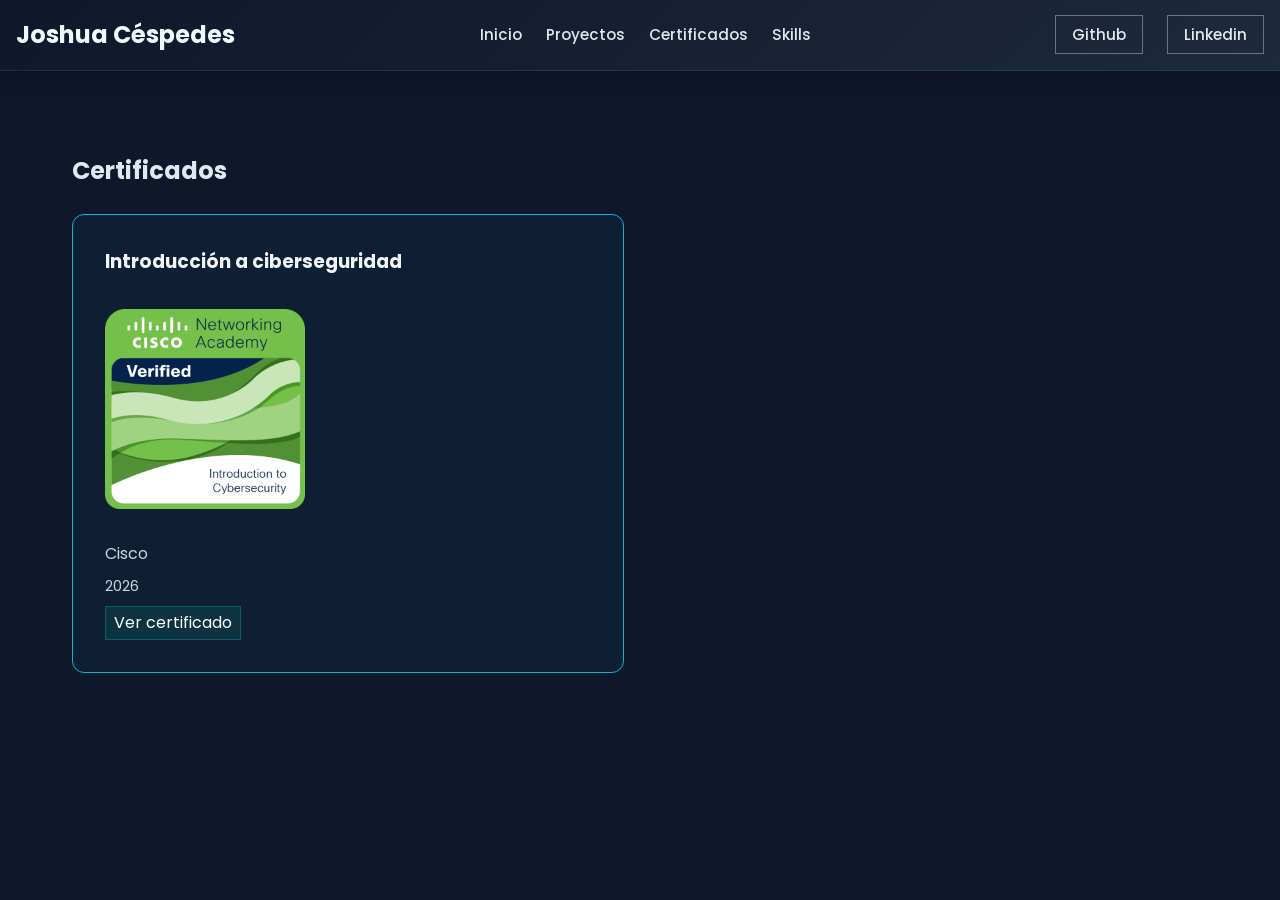
==== portfolio_personal/certificates.html @ c97effdf "certificates page" ====
<!DOCTYPE html>
<html lang="en">
<head>
    <meta charset="utf-8" />
    <meta name="viewport" content="width=device-width, initial-scale=1.0">
    <title>Portfolio Joshua Céspedes</title>
    <link
        href="https://fonts.googleapis.com/css2?family=Poppins:wght@400;500;600;700&family=JetBrains+Mono:wght@400;600&display=swap"
        rel="stylesheet">
    <link rel="stylesheet" href="styles.css">
</head>
<body>
    <header>
        <nav id="navbar"></nav>
    </header>

    <section id="certificates" class="certificates">
        <h2>Certificados</h2>
        <div class="certificates-grid">
            <article class="certificates-card">
                <h3>Introducción a ciberseguridad</h3>
                <img class="certificate-image" src="assets/images/I2CS__1_.png" alt="ciberseguridad cisco">
                <p>Cisco</p>
                <p class="certificates-date">2026</p>
                <a href="https://www.credly.com/badges/70e79260-d902-4078-82f5-c239b62fa0ab/linked_in?t=tcukwn"
                target="_blank" rel="noopener noreferrer">
                Ver certificado</a>
            </article>
        </div>

    </section>
</body>

<script>
    fetch("navbar.html")
    .then(response => response.text())
    .then(data => {
        document.getElementById("navbar").innerHTML = data;
    })
</script>

</html>
---- portfolio_personal/styles.css ----
*{
    margin: 0;
    padding: 0;
    box-sizing: border-box;
}

body{
    font-family: 'Poppins', sans-serif;
    background-color: #0f172a;
    color: #e2e8f0;
    line-height: 1.6;
    padding-top: 120px;
}

/*Navbar*/

.navbar{
    display: flex;
    justify-content: space-between;
    align-items: center;
    width: 100%;
    background: linear-gradient(135deg, #0f172a 0%, #1e293b 100%);
    padding: 1rem 1rem;
    box-shadow: 0 4px 20px rgba(0, 0, 0, 0.3);
    position: fixed;
    top: 0;
    z-index: 100;
    border-bottom: 1px solid rgba(6, 182, 212, 0.2);
}

.navbar .left h2{
    color: aliceblue;
}

.navbar .center ul{
    list-style: none;
    display: flex;
    gap: 1.5rem;
}

.navbar .center a {
    color: #e2e8f0;
    text-decoration: none;
    font-size: 0.95rem;
    font-weight: 500;
    position: relative;
    transition: color 0.3s ease;
}

.navbar .center a::after{
    content: '';
    position: absolute;
    bottom: -4px;
    left: 0;
    width: 0;
    height: 2px;
    background-color: #06b6d4;
    transition: width 0.3s ease;
}

.navbar .center a:hover{
    color: #06b6d4
}

.navbar .center a:hover::after {
    width: 100%;
}

.navbar .right ul{
    list-style-type: none;
    display: flex;
    gap: 1.5rem;
}

.navbar .right a{
    color: #e2e8f0;
    text-decoration: none;
    font-size: 0.95rem;
    font-weight: 500;
    padding: 0.5rem 1rem;
    border: 1px solid #64748b;
}

.navbar .right a:hover{
    border-color: #06b6d4;
    color: #06b6d4;
    background-color: rgba(6, 182, 212, 0.1);
    transform: translate(-2px);
}


/*Presentation*/

.presentation{
    min-height: 70vh;
    display: flex;
    justify-content: center;
    gap: 3rem;
    max-width: 1200px;
    margin: 0 auto;
    padding: 2rem;
}

.presentation-content {
    display: flex;
    flex-direction: column;
    gap: 1.5rem;
}

.presentation img{
    width: 300PX;
    height: 300px;
    object-fit: cover;
    border-radius: 150%;
}

.presentation-description {
    color: #cbd5e1;
    line-height: 1.6;
}

.presentation-links{
    margin-top: 50px;
    text-decoration: none;
    list-style: none;
    display: flex;
    gap: 1rem;
    justify-content: center;
}

.presentation-links a {
    color: #06b6d4;
    text-decoration: none;
    padding: 0.75rem 1.5rem;
    border: 1px solid #06b6d4;
    border-radius: 8px;
    transition: all 0.3s ease;
}

.presentation-content h1 {
    font-size: 2.5rem;
    font-weight: 700;
    margin-bottom: 0.5rem;
}

/*Proyectos*/

.projects{
    max-width: 1200px;
    margin: 0 auto;
    padding: 2rem;
}

.project-card {
    border: 1px solid #06b6d4;
    padding: 2rem;
    border-radius: 12px;
    background: rgba(6, 182, 212, 0.05);
    display: flex;
    flex-direction: column;
    gap: 1rem;
}

.project-card h3 {
    font-size: 1.5rem;
    color: #f1f5f9;
}

.project-card p {
    color: #cbd5e1;
}

.project-techs {
    display: flex;
    gap: 0.5rem;
    flex-wrap: wrap;
}

.project-card a{
    text-decoration: none;
    color: #ffffff;
}

.tech {
    background-color: rgba(6, 182, 212, 0.1);
    color: #06b6d4;
    padding: 0.25rem 0.75rem;
    border-radius: 20px;
    font-size: 0.85rem;
    border: 1px solid rgba(6, 182, 212, 0.3);
}

.projects-grid {
    margin-top: 1rem;
    display: grid;
    grid-template-columns: repeat(2, 1fr);
    gap: 2rem;
}

.projects-footer{
    margin-top: 2rem;
    display: flex;
    justify-content: center;
}

.btn-ver-mas {
    text-decoration: none;
    background-color: rgba(6, 182, 212, 0.1);
    color: #ffffff;
    padding: 0.50rem 0.75rem;
    font-size: 1rem;
    border: 1px solid rgba(6, 182, 212, 0.3);
}

.btn-ver-mas:hover{
    text-decoration: none;
    background-color: rgba(6, 182, 212, 0.1);
    color: #06b6d4;
    padding: 0.50rem 0.75rem;
    font-size: 1rem;
    border: 1px solid rgba(6, 182, 212, 0.3);
}

/*Tecnologías*/

.skills{
    max-width: 1200px;
    margin: 0 auto;
    padding: 2rem;
}

.tech-grid {
    margin-top: 1rem;
    display: grid;
    grid-template-columns: repeat(5, 1fr);
    gap: 2rem;
    margin-bottom: 3rem;
}

.tech-card {
    border: 1px solid #06b6d4;
    padding: 2rem;
    border-radius: 12px;
    background: rgba(6, 182, 212, 0.05);
}

.tech-card h3 {
    color: #06b6d4;
    margin-bottom: 1rem;
}

.tech-card ul {
    list-style: none;
}

.tech-card li {
    color: #cbd5e1;
    padding: 0.5rem 0;
    border-bottom: 1px solid rgba(6, 182, 212, 0.1);
}

.languages {
    border: 1px solid #06b6d4;
    padding: 2rem;
    border-radius: 12px;
    background: rgba(6, 182, 212, 0.05);
    text-align: center;
}

.languages h2 {
    color: #06b6d4;
    margin-bottom: 1rem;
}

.languages p {
    margin-top: 1rem;
    color: #cbd5e1;
    margin: 0.5rem 0;
}

/*Certificados*/

.certificates{
    max-width: 1200px;
    margin: 0 auto;
    padding: 2rem;
}

.certificates-grid {
    display: grid;
    margin-top: 1.5rem;
    grid-template-columns: repeat(2, 1fr);
    gap: 2rem;
    margin-bottom: 2rem;
}

.certificates-card {
    border: 1px solid #06b6d4;
    padding: 2rem;
    border-radius: 12px;
    background: rgba(6, 182, 212, 0.05);
    text-decoration: none;
}

.certificates-card a{
    display: inline-block;
    text-align: center;
    text-decoration: none;
    background-color: rgba(13, 226, 180, 0.1);
    color: #ffffff;
    padding: 0.20rem 0.50rem;
    font-size: 1rem;
    border: 1px solid rgba(6, 182, 212, 0.3);
}

.certificates-card a:hover{
    text-decoration: none;
    background-color: rgba(6, 182, 212, 0.1);
    color: #06b6d4;
    padding: 0.20rem 0.50rem;
    font-size: 1rem;
    border: 1px solid rgba(6, 182, 212, 0.3);
}

.certificates-card h3 {
    color: #f1f5f9;
    margin-bottom: 1rem;
}

.certificates-card p {
    color: #cbd5e1;
    margin: 0.5rem 0;
}

.certificates-date {
    color: #94a3b8;
    font-size: 0.9rem;
}

.certificates-footer{
    margin-top: 2rem;
    display: flex;
    justify-content: center;
}

.certificate-image {
    width: 200px;
    height: 200px;
    object-fit: cover;
    border-radius: 8px;
    margin: 1rem 0;
}


@media (max-width: 768px) {
    body {
        padding-top: 80px;
    }

    .navbar {
        padding: 0.75rem;
    }

    .navbar .left h2 {
        font-size: 1rem;
    }

    .navbar .center ul {
        gap: 1rem;
    }

    .navbar .center a {
        font-size: 0.85rem;
    }

    .navbar .right {
        display: none;
    }

    .presentation {
        flex-direction: column;
        padding: 1rem;
        padding-top: 2rem;
    }

    .presentation img {
        width: 150px;
        height: 150px;
    }

    .presentation-content h1 {
        font-size: 1.8rem;
    }

    .presentation-description {
        font-size: 0.95rem;
    }

    .presentation-links {
        gap: 0.5rem;
        margin-top: 1rem;
    }

    .presentation-links a {
        padding: 0.5rem 1rem;
        font-size: 0.9rem;
    }

    .projects-grid {
        grid-template-columns: 1fr;
    }

    .tech-grid {
        grid-template-columns: 1fr;
    }

    .project-card h3 {
        font-size: 1.2rem;
    }
}

@media (max-width: 480px) {
    .navbar .center ul {
        gap: 0.5rem;
    }

    .navbar .center a {
        font-size: 0.75rem;
    }

    .presentation-content h1 {
        font-size: 1.5rem;
    }

    .presentation-links a {
        padding: 0.4rem 0.8rem;
        font-size: 0.8rem;
    }

    .projects h2 {
        font-size: 1.5rem;
    }

    .skills h2 {
        font-size: 1.5rem;
    }
}
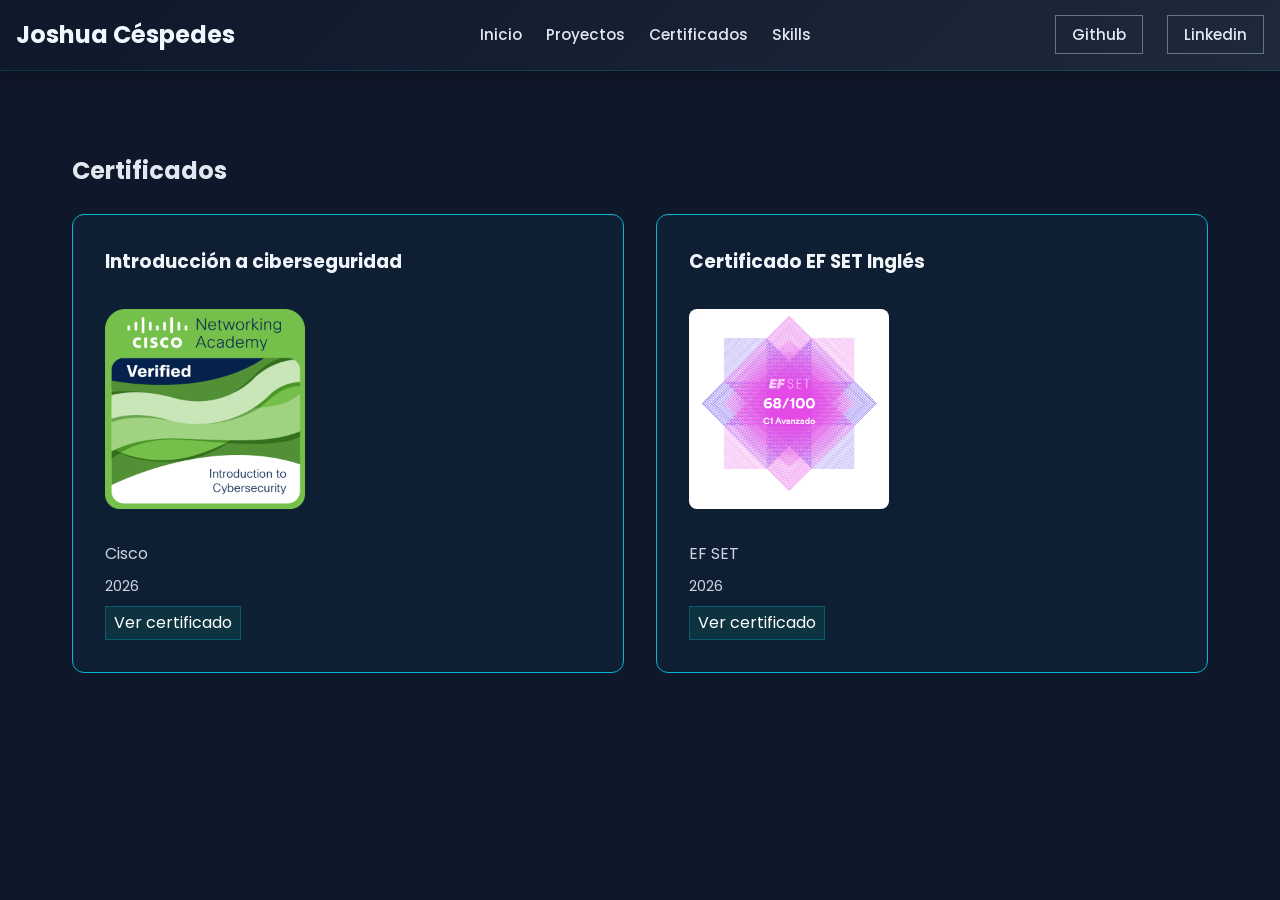
==== commit 2f7d01e9: "new certificate" ====
--- a/portfolio_personal/certificates.html
+++ b/portfolio_personal/certificates.html
@@ -26,6 +26,16 @@
                 target="_blank" rel="noopener noreferrer">
                 Ver certificado</a>
             </article>
+
+            <article class="certificates-card">
+                <h3>Certificado EF SET Inglés</h3>
+                <img class="certificate-image" src="assets/images/EF_certificate.png" alt="ciberseguridad cisco">
+                <p>EF SET</p>
+                <p class="certificates-date">2026</p>
+                <a href="https://cert.efset.org/es/y7UFER"
+                target="_blank" rel="noopener noreferrer">
+                Ver certificado</a>
+            </article>
         </div>
 
     </section>
